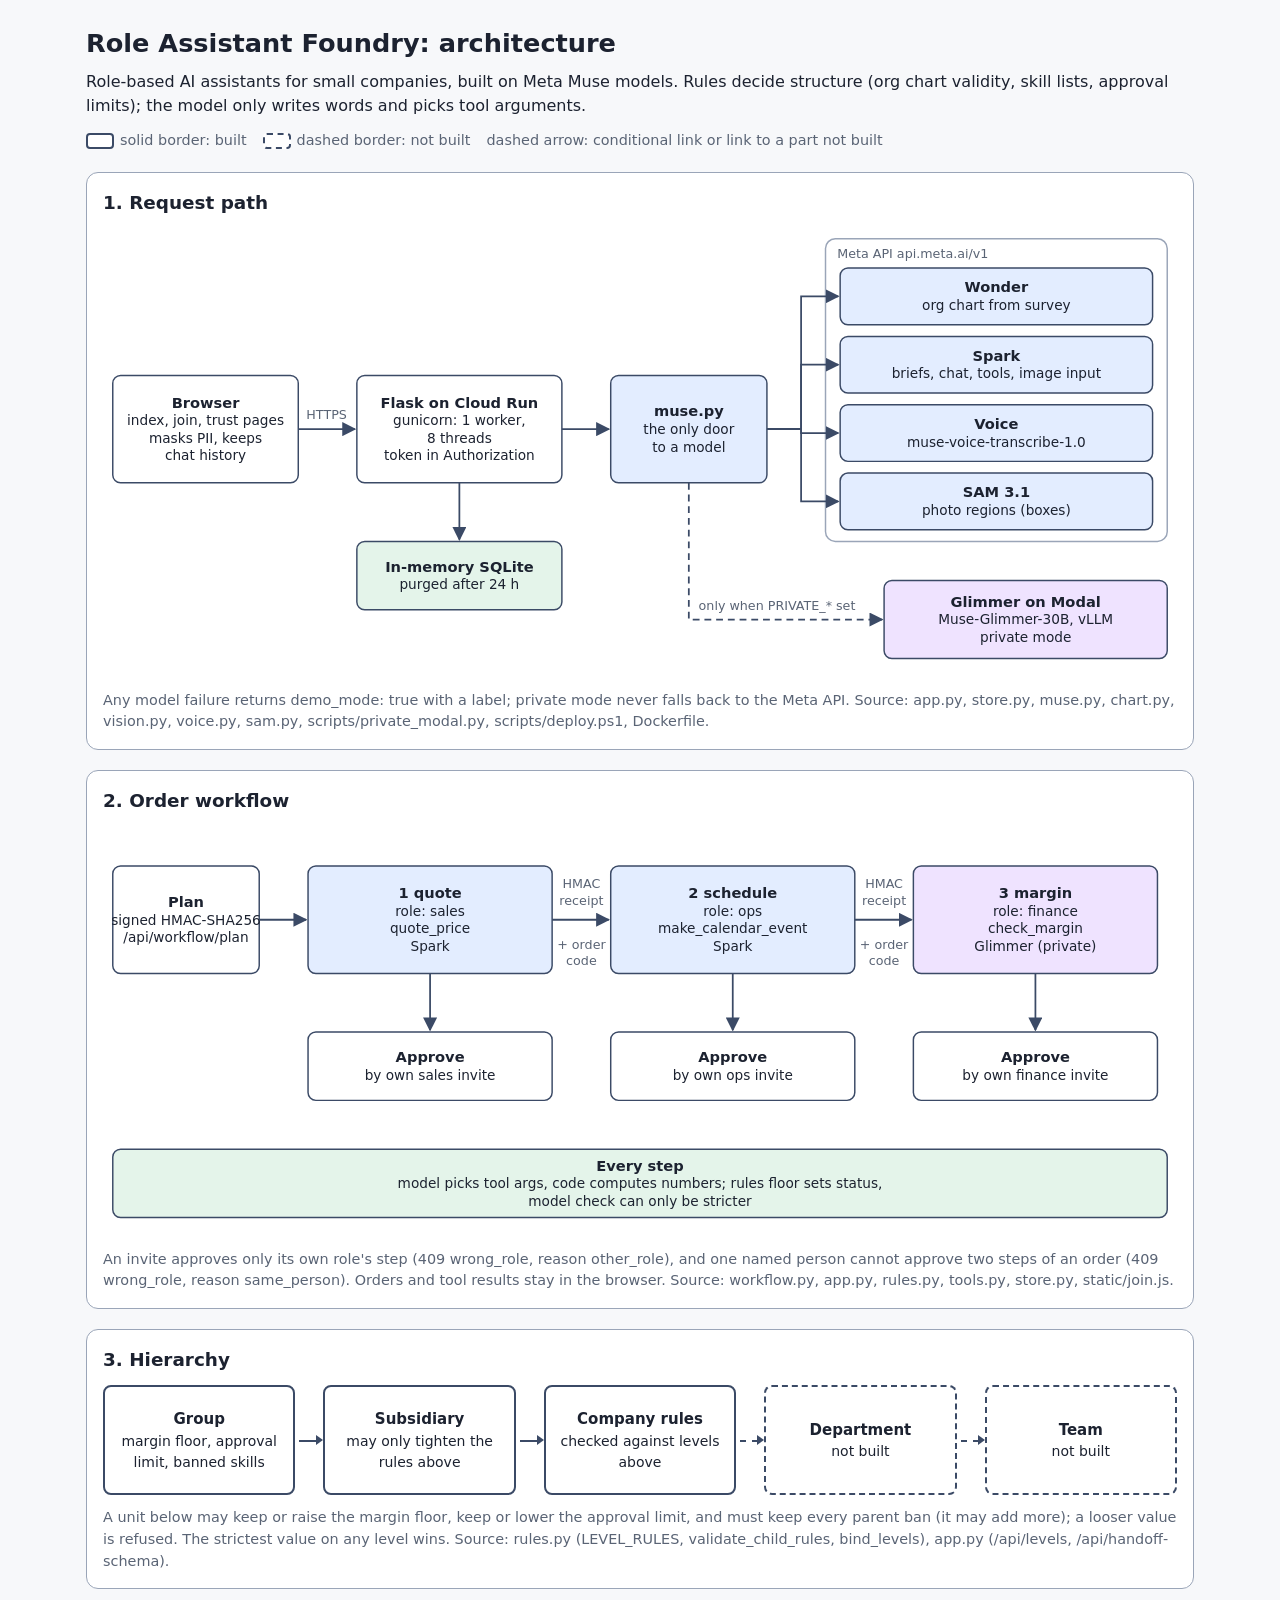
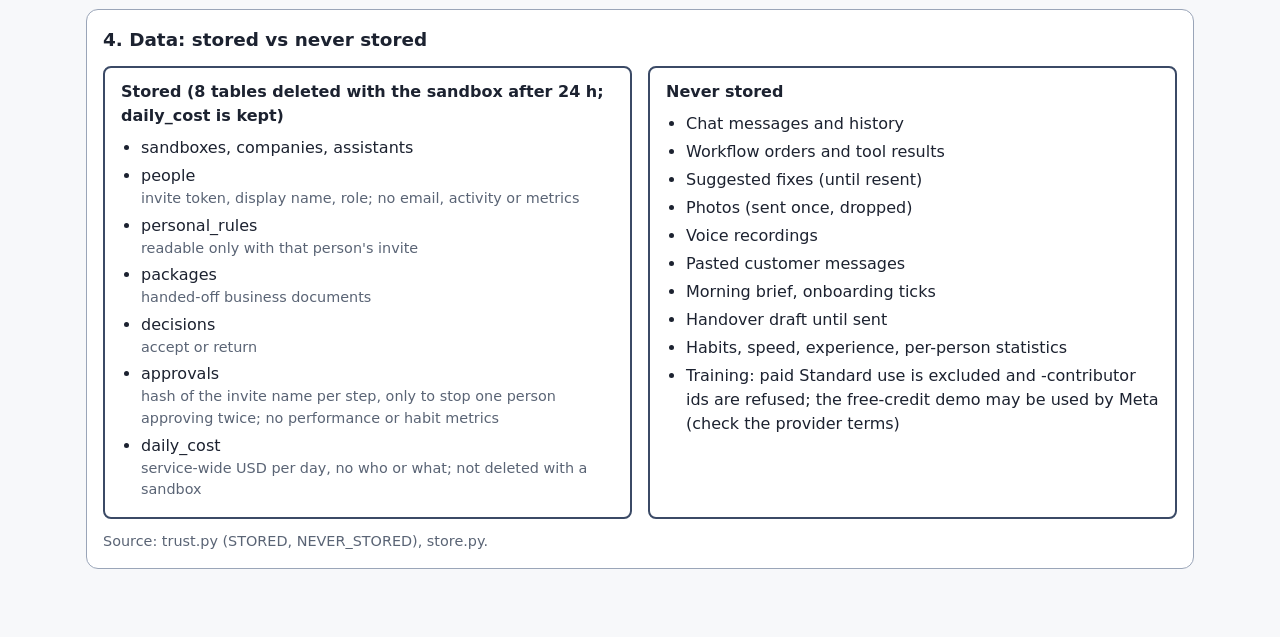
==== docs/architecture.html @ ed8908d9 "Docs and text: free-credit data note from Meta's billing page, Private mode wake times unified, Stag" ====
<!doctype html>
<html lang="en">
<head>
<meta charset="utf-8">
<meta name="viewport" content="width=device-width, initial-scale=1">
<title>Role Assistant Foundry architecture</title>
<style>
:root {
  color-scheme:light dark;
  --bg:#f7f8fa; --card:#ffffff; --text:#1c2230; --muted:#5a6475; --stroke:#3b4a66;
  --box:#ffffff; --meta:#e3edff; --priv:#efe3ff; --data:#e4f4ea; --arrow:#3b4a66; --grp:#9aa5b8;
}
@media (prefers-color-scheme: dark) {
  :root {
    --bg:#10141c; --card:#171d29; --text:#e8ecf4; --muted:#a3adbf; --stroke:#8fa3c7;
    --box:#1d2535; --meta:#1f3358; --priv:#3a2a5c; --data:#1d3a2b; --arrow:#9fb2d6; --grp:#5a6a85;
  }
}
* { box-sizing:border-box; }
html, body { max-width:100%; }
body { margin:0; background:var(--bg); color:var(--text); font:16px/1.5 system-ui,-apple-system,"Segoe UI",Roboto,Arial,sans-serif; overflow-wrap:anywhere; }
main { max-width:1140px; margin:0 auto; padding:24px 16px 48px; }
h1 { font-size:1.6rem; margin:0 0 8px; }
h2 { font-size:1.15rem; margin:0 0 12px; }
p { margin:0 0 12px; }
section { background:var(--card); border:1px solid var(--grp); border-radius:12px; padding:16px; margin:20px 0; }
.note { color:var(--muted); font-size:.9rem; margin:12px 0 0; }
.legend { display:flex; flex-wrap:wrap; gap:16px; align-items:center; color:var(--muted); font-size:.9rem; }
.sw { display:inline-block; width:28px; height:16px; border:2px solid var(--stroke); border-radius:4px; vertical-align:middle; margin-right:6px; background:var(--box); }
.sw.d { border-style:dashed; }
svg { display:block; width:100%; height:auto; }
.narrow { display:none; }
/* HTML, not SVG, so the row reflows instead of scaling text down or running past the card. */
.chain { display:grid; grid-template-columns:repeat(5, minmax(0, 1fr)); gap:28px; list-style:none; margin:0; padding:0; }
.lvl { position:relative; display:flex; flex-direction:column; justify-content:center; min-height:110px; padding:12px; border:2px solid var(--stroke); border-radius:8px; background:var(--box); text-align:center; }
.lvl b { font-size:15px; }
.lvl span { font-size:14px; }
.lvl.nb { border-style:dashed; background:var(--card); }
.lvl + .lvl::before { content:""; position:absolute; top:50%; left:-26px; width:18px; border-top:2px solid var(--arrow); }
.lvl + .lvl::after { content:""; position:absolute; top:calc(50% - 5px); left:-9px; border:5px solid transparent; border-left:7px solid var(--arrow); border-right:0; }
.lvl.nb::before { border-top-style:dashed; }
.box { fill:var(--box); stroke:var(--stroke); stroke-width:1.5; }
.box.meta { fill:var(--meta); }
.box.priv { fill:var(--priv); }
.box.data { fill:var(--data); }
.box.nb { fill:var(--card); }
.dash { stroke-dasharray:7 5; }
.grp { fill:none; stroke:var(--grp); stroke-width:1.5; }
.arr { fill:none; stroke:var(--arrow); stroke-width:1.8; }
.ahp { fill:var(--arrow); }
.t { fill:var(--text); font-size:14px; }
.tt { fill:var(--text); font-size:15px; font-weight:700; }
.lab { fill:var(--muted); font-size:13px; }
.cols { display:grid; grid-template-columns:1fr 1fr; gap:16px; }
.col { border:2px solid var(--stroke); border-radius:8px; padding:12px 16px; background:var(--box); }
.col.no { background:var(--card); }
.col h3 { margin:0 0 8px; font-size:1rem; }
.col ul { margin:0; padding-left:20px; }
.col li { margin:4px 0; }
.col li span { display:block; color:var(--muted); font-size:.9rem; }
@media (max-width: 900px) {
  svg.wide { display:none; }
  svg.narrow { display:block; max-width:420px; margin:0 auto; }
  .cols { grid-template-columns:1fr; }
  .chain { grid-template-columns:1fr; max-width:420px; margin:0 auto; }
  .lvl { min-height:0; }
  .lvl + .lvl::before { top:-26px; left:50%; width:0; height:18px; border-top:0; border-left:2px solid var(--arrow); }
  .lvl + .lvl::after { top:-9px; left:calc(50% - 4px); border:5px solid transparent; border-top:7px solid var(--arrow); border-bottom:0; }
  .lvl.nb::before { border-left-style:dashed; }
}
</style>
</head>
<body>
<main>
<h1>Role Assistant Foundry: architecture</h1>
<p>Role-based AI assistants for small companies, built on Meta Muse models. Rules decide structure (org chart validity, skill lists, approval limits); the model only writes words and picks tool arguments.</p>
<div class="legend"><span><i class="sw"></i>solid border: built</span><span><i class="sw d"></i>dashed border: not built</span><span>dashed arrow: conditional link or link to a part not built</span></div>

<section>
<h2>1. Request path</h2>
<svg class="wide" viewBox="0 0 1100 460" role="img" aria-label="Request path from browser to Flask, SQLite and models"><defs><marker id="ah1" viewBox="0 0 10 10" refX="9" refY="5" markerWidth="8" markerHeight="8" orient="auto-start-reverse"><path d="M0,0 L10,5 L0,10 z" class="ahp"/></marker></defs>
<rect class="box " x="10" y="150" width="190" height="110" rx="8"/>
<text class="tt" x="105.0" y="183.0" text-anchor="middle">Browser</text>
<text class="t" x="105.0" y="201.0" text-anchor="middle">index, join, trust pages</text>
<text class="t" x="105.0" y="219.0" text-anchor="middle">masks PII, keeps</text>
<text class="t" x="105.0" y="237.0" text-anchor="middle">chat history</text>
<rect class="box " x="260" y="150" width="210" height="110" rx="8"/>
<text class="tt" x="365.0" y="183.0" text-anchor="middle">Flask on Cloud Run</text>
<text class="t" x="365.0" y="201.0" text-anchor="middle">gunicorn: 1 worker,</text>
<text class="t" x="365.0" y="219.0" text-anchor="middle">8 threads</text>
<text class="t" x="365.0" y="237.0" text-anchor="middle">token in Authorization</text>
<rect class="box data" x="260" y="320" width="210" height="70" rx="8"/>
<text class="tt" x="365.0" y="351.0" text-anchor="middle">In-memory SQLite</text>
<text class="t" x="365.0" y="369.0" text-anchor="middle">purged after 24 h</text>
<rect class="box meta" x="520" y="150" width="160" height="110" rx="8"/>
<text class="tt" x="600.0" y="192.0" text-anchor="middle">muse.py</text>
<text class="t" x="600.0" y="210.0" text-anchor="middle">the only door</text>
<text class="t" x="600.0" y="228.0" text-anchor="middle">to a model</text>
<rect class="grp" x="740" y="10" width="350" height="310" rx="10"/><text class="lab" x="752" y="30">Meta API  api.meta.ai/v1</text>
<rect class="box meta" x="755" y="40" width="320" height="58" rx="8"/>
<text class="tt" x="915.0" y="65.0" text-anchor="middle">Wonder</text>
<text class="t" x="915.0" y="83.0" text-anchor="middle">org chart from survey</text>
<polyline class="arr" points="680,205 715,205 715,69 753,69" marker-end="url(#ah1)"/>
<rect class="box meta" x="755" y="110" width="320" height="58" rx="8"/>
<text class="tt" x="915.0" y="135.0" text-anchor="middle">Spark</text>
<text class="t" x="915.0" y="153.0" text-anchor="middle">briefs, chat, tools, image input</text>
<polyline class="arr" points="680,205 715,205 715,139 753,139" marker-end="url(#ah1)"/>
<rect class="box meta" x="755" y="180" width="320" height="58" rx="8"/>
<text class="tt" x="915.0" y="205.0" text-anchor="middle">Voice</text>
<text class="t" x="915.0" y="223.0" text-anchor="middle">muse-voice-transcribe-1.0</text>
<polyline class="arr" points="680,205 715,205 715,209 753,209" marker-end="url(#ah1)"/>
<rect class="box meta" x="755" y="250" width="320" height="58" rx="8"/>
<text class="tt" x="915.0" y="275.0" text-anchor="middle">SAM 3.1</text>
<text class="t" x="915.0" y="293.0" text-anchor="middle">photo regions (boxes)</text>
<polyline class="arr" points="680,205 715,205 715,279 753,279" marker-end="url(#ah1)"/>
<rect class="box priv" x="800" y="360" width="290" height="80" rx="8"/>
<text class="tt" x="945.0" y="387.0" text-anchor="middle">Glimmer on Modal</text>
<text class="t" x="945.0" y="405.0" text-anchor="middle">Muse-Glimmer-30B, vLLM</text>
<text class="t" x="945.0" y="423.0" text-anchor="middle">private mode</text>
<polyline class="arr" points="200,205 258,205" marker-end="url(#ah1)"/>
<polyline class="arr" points="470,205 518,205" marker-end="url(#ah1)"/>
<polyline class="arr" points="365,260 365,318" marker-end="url(#ah1)"/>
<polyline class="arr dash" points="600,260 600,400 798,400" marker-end="url(#ah1)"/>
<text class="lab" x="610" y="390" text-anchor="start">only when PRIVATE_* set</text>
<text class="lab" x="229" y="195" text-anchor="middle">HTTPS</text></svg>
<svg class="narrow" viewBox="0 0 360 835" role="img" aria-label="Request path from browser to Flask, SQLite and models"><defs><marker id="ah2" viewBox="0 0 10 10" refX="9" refY="5" markerWidth="8" markerHeight="8" orient="auto-start-reverse"><path d="M0,0 L10,5 L0,10 z" class="ahp"/></marker></defs>
<rect class="box " x="30" y="10" width="300" height="70" rx="8"/>
<text class="tt" x="180.0" y="41.0" text-anchor="middle">Browser</text>
<text class="t" x="180.0" y="59.0" text-anchor="middle">masks PII, keeps chat history</text>
<polyline class="arr" points="180,80 180,108" marker-end="url(#ah2)"/>
<text class="lab" x="190" y="99" text-anchor="start">HTTPS, token in header</text>
<rect class="box " x="30" y="110" width="300" height="70" rx="8"/>
<text class="tt" x="180.0" y="141.0" text-anchor="middle">Flask on Cloud Run</text>
<text class="t" x="180.0" y="159.0" text-anchor="middle">gunicorn: 1 worker, 8 threads</text>
<polyline class="arr" points="180,180 180,208" marker-end="url(#ah2)"/>
<rect class="box data" x="30" y="210" width="300" height="60" rx="8"/>
<text class="tt" x="180.0" y="236.0" text-anchor="middle">In-memory SQLite</text>
<text class="t" x="180.0" y="254.0" text-anchor="middle">purged after 24 h</text>
<rect class="box meta" x="30" y="300" width="300" height="60" rx="8"/>
<text class="tt" x="180.0" y="326.0" text-anchor="middle">muse.py</text>
<text class="t" x="180.0" y="344.0" text-anchor="middle">the only door to a model</text>
<polyline class="arr" points="80,180 14,180 14,330 28,330" marker-end="url(#ah2)"/>
<polyline class="arr" points="180,360 180,388" marker-end="url(#ah2)"/>
<rect class="grp" x="30" y="390" width="300" height="325" rx="10"/><text class="lab" x="42" y="410">Meta API  api.meta.ai/v1</text>
<rect class="box meta" x="45" y="422" width="270" height="52" rx="8"/>
<text class="tt" x="180.0" y="444.0" text-anchor="middle">Wonder</text>
<text class="t" x="180.0" y="462.0" text-anchor="middle">org chart from survey</text>
<rect class="box meta" x="45" y="484" width="270" height="62" rx="8"/>
<text class="tt" x="180.0" y="502.0" text-anchor="middle">Spark</text>
<text class="t" x="180.0" y="520.0" text-anchor="middle">briefs, chat, tools,</text>
<text class="t" x="180.0" y="538.0" text-anchor="middle">image input</text>
<rect class="box meta" x="45" y="556" width="270" height="52" rx="8"/>
<text class="tt" x="180.0" y="578.0" text-anchor="middle">Voice</text>
<text class="t" x="180.0" y="596.0" text-anchor="middle">muse-voice-transcribe-1.0</text>
<rect class="box meta" x="45" y="618" width="270" height="52" rx="8"/>
<text class="tt" x="180.0" y="640.0" text-anchor="middle">SAM 3.1</text>
<text class="t" x="180.0" y="658.0" text-anchor="middle">photo regions (boxes)</text>
<polyline class="arr dash" points="330,330 352,330 352,780 332,780" marker-end="url(#ah2)"/>
<text class="lab" x="30" y="732" text-anchor="start">only when PRIVATE_* set</text>
<rect class="box priv" x="30" y="740" width="300" height="80" rx="8"/>
<text class="tt" x="180.0" y="767.0" text-anchor="middle">Glimmer on Modal</text>
<text class="t" x="180.0" y="785.0" text-anchor="middle">Muse-Glimmer-30B, vLLM</text>
<text class="t" x="180.0" y="803.0" text-anchor="middle">private mode</text></svg>
<p class="note">Any model failure returns demo_mode: true with a label; private mode never falls back to the Meta API. Source: app.py, store.py, muse.py, chart.py, vision.py, voice.py, sam.py, scripts/private_modal.py, scripts/deploy.ps1, Dockerfile.</p>
</section>

<section>
<h2>2. Order workflow</h2>
<svg class="wide" viewBox="0 0 1100 420" role="img" aria-label="Order workflow: quote, schedule, margin"><defs><marker id="ah3" viewBox="0 0 10 10" refX="9" refY="5" markerWidth="8" markerHeight="8" orient="auto-start-reverse"><path d="M0,0 L10,5 L0,10 z" class="ahp"/></marker></defs>
<rect class="box " x="10" y="40" width="150" height="110" rx="8"/>
<text class="tt" x="85.0" y="82.0" text-anchor="middle">Plan</text>
<text class="t" x="85.0" y="100.0" text-anchor="middle">signed HMAC-SHA256</text>
<text class="t" x="85.0" y="118.0" text-anchor="middle">/api/workflow/plan</text>
<rect class="box meta" x="210" y="40" width="250" height="110" rx="8"/>
<text class="tt" x="335.0" y="73.0" text-anchor="middle">1 quote</text>
<text class="t" x="335.0" y="91.0" text-anchor="middle">role: sales</text>
<text class="t" x="335.0" y="109.0" text-anchor="middle">quote_price</text>
<text class="t" x="335.0" y="127.0" text-anchor="middle">Spark</text>
<polyline class="arr" points="335,150 335,208" marker-end="url(#ah3)"/>
<rect class="box " x="210" y="210" width="250" height="70" rx="8"/>
<text class="tt" x="335.0" y="241.0" text-anchor="middle">Approve</text>
<text class="t" x="335.0" y="259.0" text-anchor="middle">by own sales invite</text>
<rect class="box meta" x="520" y="40" width="250" height="110" rx="8"/>
<text class="tt" x="645.0" y="73.0" text-anchor="middle">2 schedule</text>
<text class="t" x="645.0" y="91.0" text-anchor="middle">role: ops</text>
<text class="t" x="645.0" y="109.0" text-anchor="middle">make_calendar_event</text>
<text class="t" x="645.0" y="127.0" text-anchor="middle">Spark</text>
<polyline class="arr" points="645,150 645,208" marker-end="url(#ah3)"/>
<rect class="box " x="520" y="210" width="250" height="70" rx="8"/>
<text class="tt" x="645.0" y="241.0" text-anchor="middle">Approve</text>
<text class="t" x="645.0" y="259.0" text-anchor="middle">by own ops invite</text>
<rect class="box priv" x="830" y="40" width="250" height="110" rx="8"/>
<text class="tt" x="955.0" y="73.0" text-anchor="middle">3 margin</text>
<text class="t" x="955.0" y="91.0" text-anchor="middle">role: finance</text>
<text class="t" x="955.0" y="109.0" text-anchor="middle">check_margin</text>
<text class="t" x="955.0" y="127.0" text-anchor="middle">Glimmer (private)</text>
<polyline class="arr" points="955,150 955,208" marker-end="url(#ah3)"/>
<rect class="box " x="830" y="210" width="250" height="70" rx="8"/>
<text class="tt" x="955.0" y="241.0" text-anchor="middle">Approve</text>
<text class="t" x="955.0" y="259.0" text-anchor="middle">by own finance invite</text>
<polyline class="arr" points="160,95 208,95" marker-end="url(#ah3)"/>
<polyline class="arr" points="460,95 518,95" marker-end="url(#ah3)"/>
<text class="lab" x="490" y="62" text-anchor="middle">HMAC</text>
<text class="lab" x="490" y="80" text-anchor="middle">receipt</text>
<text class="lab" x="490" y="125" text-anchor="middle">+ order</text>
<text class="lab" x="490" y="141" text-anchor="middle">code</text>
<polyline class="arr" points="770,95 828,95" marker-end="url(#ah3)"/>
<text class="lab" x="800" y="62" text-anchor="middle">HMAC</text>
<text class="lab" x="800" y="80" text-anchor="middle">receipt</text>
<text class="lab" x="800" y="125" text-anchor="middle">+ order</text>
<text class="lab" x="800" y="141" text-anchor="middle">code</text>
<rect class="box data" x="10" y="330" width="1080" height="70" rx="8"/>
<text class="tt" x="550.0" y="352.0" text-anchor="middle">Every step</text>
<text class="t" x="550.0" y="370.0" text-anchor="middle">model picks tool args, code computes numbers; rules floor sets status,</text>
<text class="t" x="550.0" y="388.0" text-anchor="middle">model check can only be stricter</text></svg>
<svg class="narrow" viewBox="0 0 360 838" role="img" aria-label="Order workflow: quote, schedule, margin"><defs><marker id="ah4" viewBox="0 0 10 10" refX="9" refY="5" markerWidth="8" markerHeight="8" orient="auto-start-reverse"><path d="M0,0 L10,5 L0,10 z" class="ahp"/></marker></defs>
<rect class="box " x="30" y="10" width="300" height="60" rx="8"/>
<text class="tt" x="180.0" y="36.0" text-anchor="middle">Plan</text>
<text class="t" x="180.0" y="54.0" text-anchor="middle">signed HMAC-SHA256</text>
<polyline class="arr" points="180,70 180,98" marker-end="url(#ah4)"/>
<rect class="box meta" x="30" y="100" width="300" height="90" rx="8"/>
<text class="tt" x="180.0" y="123.0" text-anchor="middle">1 quote</text>
<text class="t" x="180.0" y="141.0" text-anchor="middle">role: sales</text>
<text class="t" x="180.0" y="159.0" text-anchor="middle">quote_price</text>
<text class="t" x="180.0" y="177.0" text-anchor="middle">Spark</text>
<polyline class="arr" points="180,190 180,218" marker-end="url(#ah4)"/>
<rect class="box " x="30" y="220" width="300" height="56" rx="8"/>
<text class="tt" x="180.0" y="244.0" text-anchor="middle">Approve</text>
<text class="t" x="180.0" y="262.0" text-anchor="middle">by own sales invite</text>
<polyline class="arr" points="180,276 180,304" marker-end="url(#ah4)"/>
<text class="lab" x="190" y="295" text-anchor="start">receipt + order code</text>
<rect class="box meta" x="30" y="306" width="300" height="90" rx="8"/>
<text class="tt" x="180.0" y="329.0" text-anchor="middle">2 schedule</text>
<text class="t" x="180.0" y="347.0" text-anchor="middle">role: ops</text>
<text class="t" x="180.0" y="365.0" text-anchor="middle">make_calendar_event</text>
<text class="t" x="180.0" y="383.0" text-anchor="middle">Spark</text>
<polyline class="arr" points="180,396 180,424" marker-end="url(#ah4)"/>
<rect class="box " x="30" y="426" width="300" height="56" rx="8"/>
<text class="tt" x="180.0" y="450.0" text-anchor="middle">Approve</text>
<text class="t" x="180.0" y="468.0" text-anchor="middle">by own ops invite</text>
<polyline class="arr" points="180,482 180,510" marker-end="url(#ah4)"/>
<text class="lab" x="190" y="501" text-anchor="start">receipt + order code</text>
<rect class="box priv" x="30" y="512" width="300" height="90" rx="8"/>
<text class="tt" x="180.0" y="535.0" text-anchor="middle">3 margin</text>
<text class="t" x="180.0" y="553.0" text-anchor="middle">role: finance</text>
<text class="t" x="180.0" y="571.0" text-anchor="middle">check_margin</text>
<text class="t" x="180.0" y="589.0" text-anchor="middle">Glimmer (private)</text>
<polyline class="arr" points="180,602 180,630" marker-end="url(#ah4)"/>
<rect class="box " x="30" y="632" width="300" height="56" rx="8"/>
<text class="tt" x="180.0" y="656.0" text-anchor="middle">Approve</text>
<text class="t" x="180.0" y="674.0" text-anchor="middle">by own finance invite</text>
<rect class="box data" x="30" y="718" width="300" height="100" rx="8"/>
<text class="tt" x="180.0" y="737.0" text-anchor="middle">Every step</text>
<text class="t" x="180.0" y="755.0" text-anchor="middle">model picks tool args,</text>
<text class="t" x="180.0" y="773.0" text-anchor="middle">code computes numbers;</text>
<text class="t" x="180.0" y="791.0" text-anchor="middle">rules floor sets status,</text>
<text class="t" x="180.0" y="809.0" text-anchor="middle">model can only be stricter</text></svg>
<p class="note">An invite approves only its own role's step (409 wrong_role, reason other_role), and one named person cannot approve two steps of an order (409 wrong_role, reason same_person). Orders and tool results stay in the browser. Source: workflow.py, app.py, rules.py, tools.py, store.py, static/join.js.</p>
</section>

<section>
<h2>3. Hierarchy</h2>
<ol class="chain" aria-label="Rule hierarchy">
<li class="lvl"><b>Group</b><span>margin floor, approval limit, banned skills</span></li>
<li class="lvl"><b>Subsidiary</b><span>may only tighten the rules above</span></li>
<li class="lvl"><b>Company rules</b><span>checked against levels above</span></li>
<li class="lvl nb"><b>Department</b><span>not built</span></li>
<li class="lvl nb"><b>Team</b><span>not built</span></li>
</ol>
<p class="note">A unit below may keep or raise the margin floor, keep or lower the approval limit, and must keep every parent ban (it may add more); a looser value is refused. The strictest value on any level wins. Source: rules.py (LEVEL_RULES, validate_child_rules, bind_levels), app.py (/api/levels, /api/handoff-schema).</p>
</section>

<section>
<h2>4. Data: stored vs never stored</h2>
<div class="cols">
<div class="col"><h3>Stored (8 tables deleted with the sandbox after 24 h; daily_cost is kept)</h3><ul><li>sandboxes, companies, assistants</li><li>people<span>invite token, display name, role; no email, activity or metrics</span></li><li>personal_rules<span>readable only with that person&#x27;s invite</span></li><li>packages<span>handed-off business documents</span></li><li>decisions<span>accept or return</span></li><li>approvals<span>hash of the invite name per step, only to stop one person approving twice; no performance or habit metrics</span></li><li>daily_cost<span>service-wide USD per day, no who or what; not deleted with a sandbox</span></li></ul></div>
<div class="col no"><h3>Never stored</h3><ul><li>Chat messages and history</li><li>Workflow orders and tool results</li><li>Suggested fixes (until resent)</li><li>Photos (sent once, dropped)</li><li>Voice recordings</li><li>Pasted customer messages</li><li>Morning brief, onboarding ticks</li><li>Handover draft until sent</li><li>Habits, speed, experience, per-person statistics</li><li>Training: paid Standard use is excluded and -contributor ids are refused; the free-credit demo may be used by Meta (check the provider terms)</li></ul></div>
</div>
<p class="note">Source: trust.py (STORED, NEVER_STORED), store.py.</p>
</section>
</main>
</body>
</html>
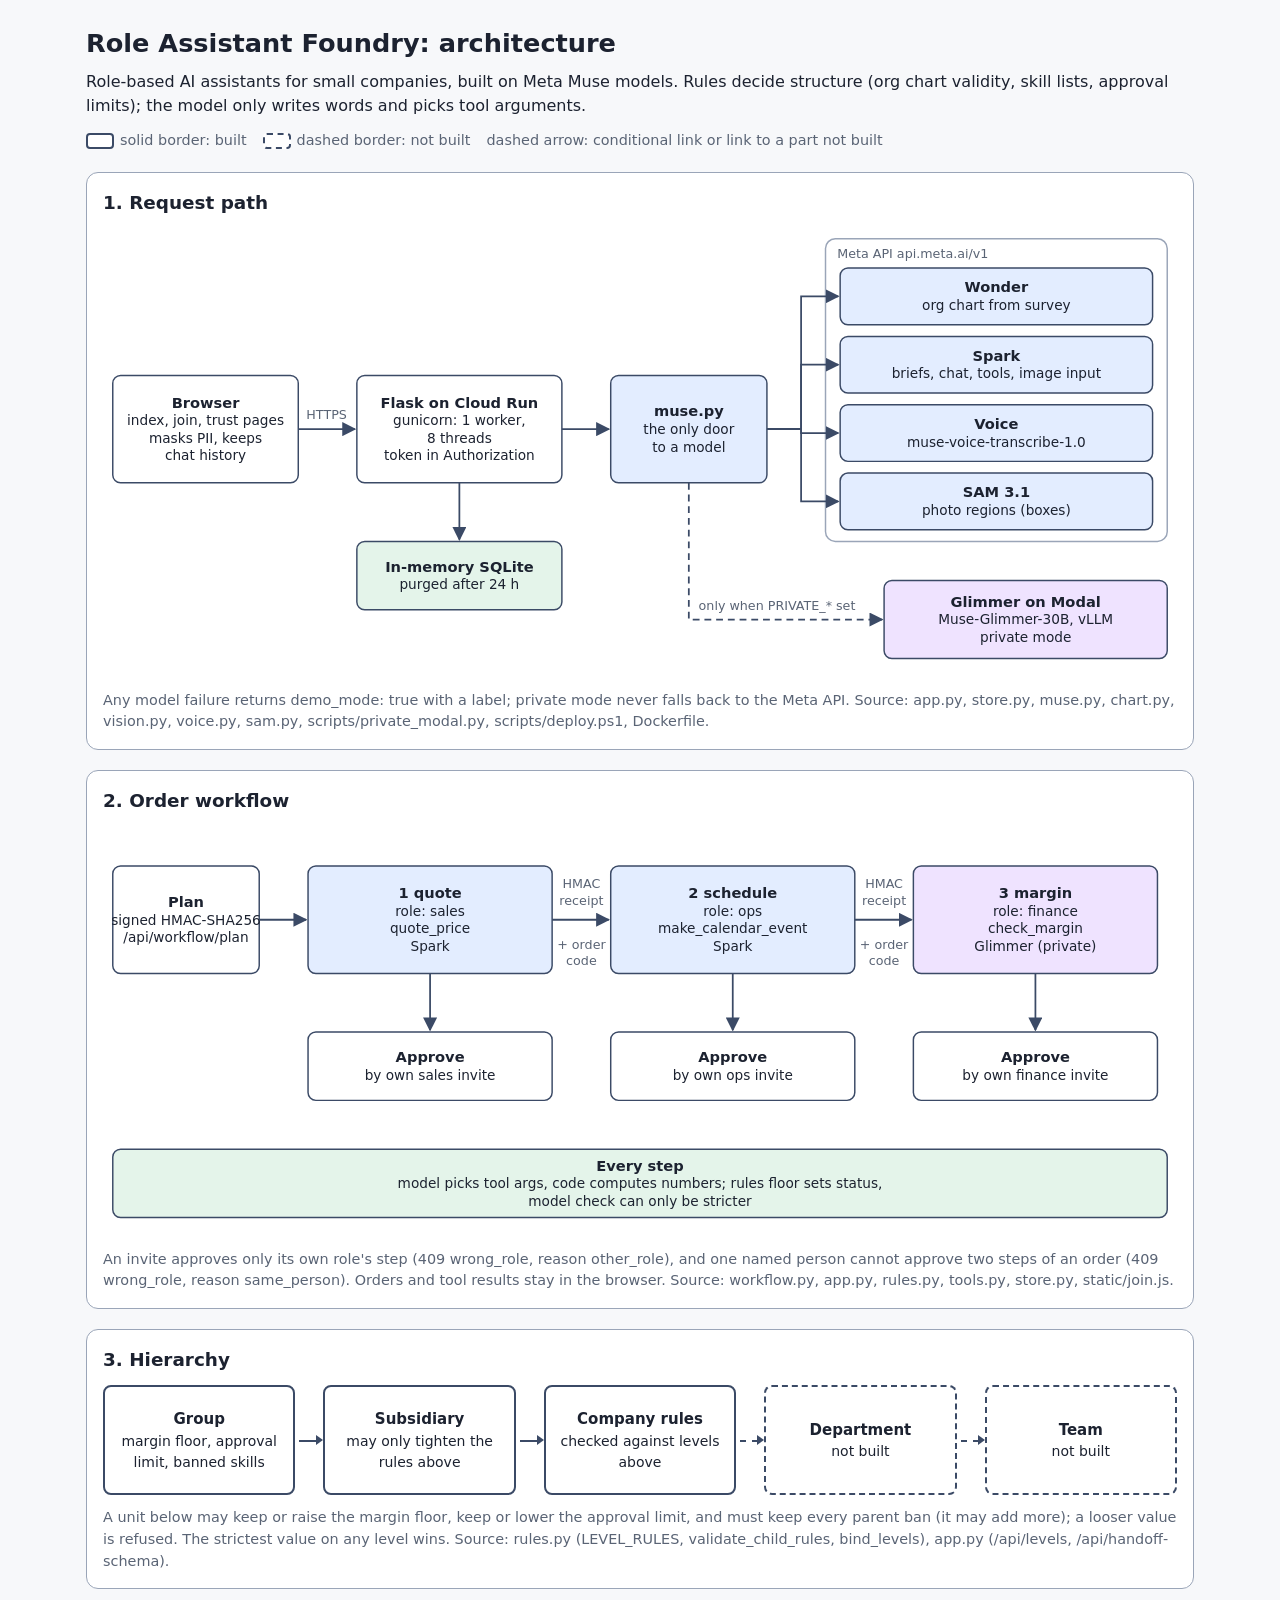
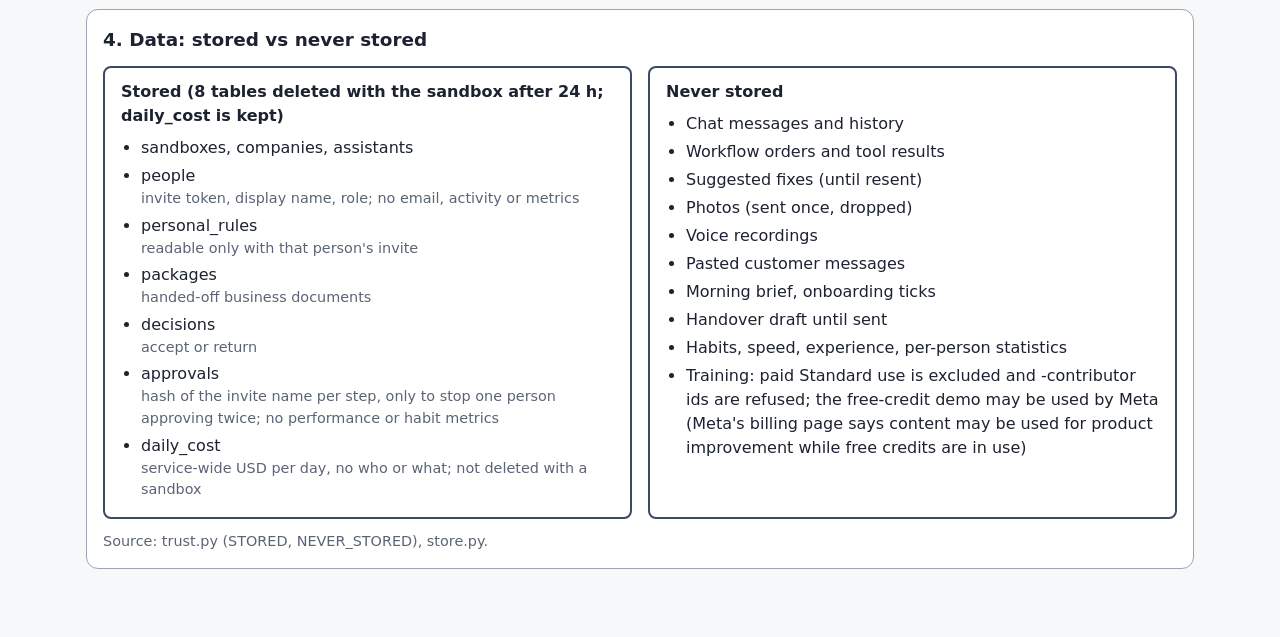
==== commit fa1bf97d: "Docs: apply the confirmed findings of the three-way pre-submission review Docs-only: wrong_role walk" ====
--- a/docs/architecture.html
+++ b/docs/architecture.html
@@ -274,7 +274,7 @@
 <h2>4. Data: stored vs never stored</h2>
 <div class="cols">
 <div class="col"><h3>Stored (8 tables deleted with the sandbox after 24 h; daily_cost is kept)</h3><ul><li>sandboxes, companies, assistants</li><li>people<span>invite token, display name, role; no email, activity or metrics</span></li><li>personal_rules<span>readable only with that person&#x27;s invite</span></li><li>packages<span>handed-off business documents</span></li><li>decisions<span>accept or return</span></li><li>approvals<span>hash of the invite name per step, only to stop one person approving twice; no performance or habit metrics</span></li><li>daily_cost<span>service-wide USD per day, no who or what; not deleted with a sandbox</span></li></ul></div>
-<div class="col no"><h3>Never stored</h3><ul><li>Chat messages and history</li><li>Workflow orders and tool results</li><li>Suggested fixes (until resent)</li><li>Photos (sent once, dropped)</li><li>Voice recordings</li><li>Pasted customer messages</li><li>Morning brief, onboarding ticks</li><li>Handover draft until sent</li><li>Habits, speed, experience, per-person statistics</li><li>Training: paid Standard use is excluded and -contributor ids are refused; the free-credit demo may be used by Meta (check the provider terms)</li></ul></div>
+<div class="col no"><h3>Never stored</h3><ul><li>Chat messages and history</li><li>Workflow orders and tool results</li><li>Suggested fixes (until resent)</li><li>Photos (sent once, dropped)</li><li>Voice recordings</li><li>Pasted customer messages</li><li>Morning brief, onboarding ticks</li><li>Handover draft until sent</li><li>Habits, speed, experience, per-person statistics</li><li>Training: paid Standard use is excluded and -contributor ids are refused; the free-credit demo may be used by Meta (Meta's billing page says content may be used for product improvement while free credits are in use)</li></ul></div>
 </div>
 <p class="note">Source: trust.py (STORED, NEVER_STORED), store.py.</p>
 </section>
